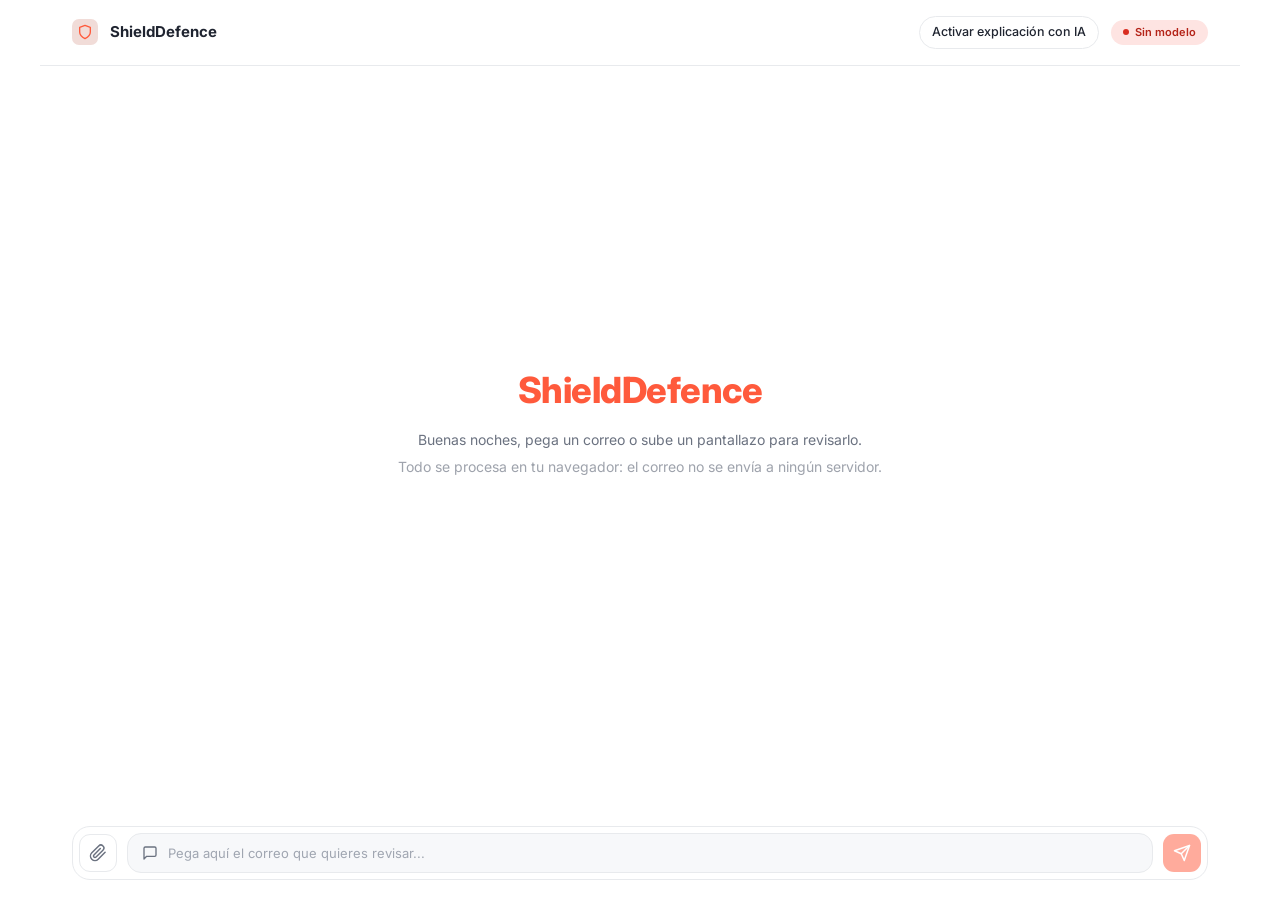
==== docs/index.html @ 859230c7 "Versión de ShieldDefence que corre completa en el navegador La BiLSTM, la limpieza del texto, las se" ====
<!DOCTYPE html>
<html lang="es">
<head>
  <meta charset="UTF-8" />
  <meta name="viewport" content="width=device-width, initial-scale=1.0" />
  <title>ShieldDefence</title>
  <link rel="preconnect" href="https://fonts.googleapis.com" />
  <link href="https://fonts.googleapis.com/css2?family=Inter:wght@400;500;600;700;800&display=swap" rel="stylesheet" />
  <link rel="stylesheet" href="styles.css" />
</head>
<body>
  <div class="app">

    <!-- Encabezado -->
    <header class="topbar">
      <div class="brand">
        <span class="brand-icon" aria-hidden="true">
          <svg width="16" height="16" viewBox="0 0 24 24" fill="none" stroke="currentColor" stroke-width="2" stroke-linecap="round" stroke-linejoin="round">
            <path d="M12 22s8-4 8-10V5l-8-3-8 3v7c0 6 8 10 8 10z"/>
          </svg>
        </span>
        <span class="brand-name">ShieldDefence</span>
      </div>
      <div class="top-actions">
        <button type="button" class="llm-toggle" id="llm-toggle" title="Descarga el LLM ajustado con LoRA (unos 400 MB, solo la primera vez) para que escriba la explicación">Activar explicación con IA</button>
        <span class="status loading" id="status"><i class="dot"></i><span id="status-text">Cargando modelo...</span></span>
      </div>
    </header>

    <!-- Zona de mensajes -->
    <main class="chat" id="chat">
      <section class="welcome" id="welcome">
        <h1>ShieldDefence</h1>
        <p id="greeting">Buena hora para empezar, ¿Qué quieres preguntar?</p>
        <p class="privacy">Todo se procesa en tu navegador: el correo no se envía a ningún servidor.</p>
      </section>
      <div class="messages" id="messages"></div>
    </main>

    <!-- Caja de entrada -->
    <footer class="composer">
      <form class="composer-box" id="form" autocomplete="off">
        <button type="button" class="attach" id="attach" aria-label="Subir pantallazo o PDF del correo" title="Subir pantallazo o PDF del correo">
          <svg width="18" height="18" viewBox="0 0 24 24" fill="none" stroke="currentColor" stroke-width="2" stroke-linecap="round" stroke-linejoin="round">
            <path d="M21.44 11.05l-9.19 9.19a6 6 0 0 1-8.49-8.49l9.19-9.19a4 4 0 0 1 5.66 5.66l-9.2 9.19a2 2 0 0 1-2.83-2.83l8.49-8.48"/>
          </svg>
        </button>
        <input type="file" id="file" accept="image/png,image/jpeg,image/webp,application/pdf" hidden />
        <div class="field">
          <svg class="field-icon" width="16" height="16" viewBox="0 0 24 24" fill="none" stroke="currentColor" stroke-width="2" stroke-linecap="round" stroke-linejoin="round" aria-hidden="true">
            <path d="M21 15a2 2 0 0 1-2 2H7l-4 4V5a2 2 0 0 1 2-2h14a2 2 0 0 1 2 2z"/>
          </svg>
          <textarea id="input" rows="1" placeholder="Pega aquí el correo que quieres revisar..." aria-label="Pega aquí el correo"></textarea>
        </div>
        <button type="submit" class="send" id="send" aria-label="Enviar" disabled>
          <svg width="18" height="18" viewBox="0 0 24 24" fill="none" stroke="currentColor" stroke-width="2" stroke-linecap="round" stroke-linejoin="round">
            <line x1="22" y1="2" x2="11" y2="13"/>
            <polygon points="22 2 15 22 11 13 2 9 22 2"/>
          </svg>
        </button>
      </form>
    </footer>

  </div>

  <script type="module" src="js/app.js"></script>
</body>
</html>
---- docs/styles.css ----
:root {
  --accent: #ff5a3c;
  --accent-dark: #e84a2d;
  --accent-soft: #fde8e3;
  --user-bubble: #ffd9d2;
  --ai-bubble: #f1f3f5;
  --text: #1f2430;
  --muted: #6b7280;
  --border: #e8eaed;
  --green-bg: #d5f5e3;
  --green: #12a150;
  --danger: #d92d20;
  --warn: #d97706;
  --ok: #12a150;
}

* { box-sizing: border-box; margin: 0; padding: 0; }

html, body { height: 100%; }

body {
  font-family: "Inter", system-ui, -apple-system, "Segoe UI", sans-serif;
  background: #fff;
  color: var(--text);
  font-size: 14px;
  line-height: 1.5;
}

.app {
  display: flex;
  flex-direction: column;
  height: 100vh;
  max-width: 1200px;
  margin: 0 auto;
  background: #fff;
}

/* ---------- Encabezado ---------- */
.topbar {
  display: flex;
  align-items: center;
  justify-content: space-between;
  padding: 16px 32px;
  border-bottom: 1px solid var(--border);
}

.brand { display: flex; align-items: center; gap: 12px; }

.brand-icon {
  width: 26px;
  height: 26px;
  display: grid;
  place-items: center;
  background: #f1dcd8;
  color: var(--accent);
  border-radius: 7px;
}

.brand-name { font-weight: 700; font-size: 15px; }

.status {
  display: inline-flex;
  align-items: center;
  gap: 6px;
  background: var(--green-bg);
  color: #0b6b36;
  font-size: 11px;
  font-weight: 600;
  padding: 4px 12px;
  border-radius: 999px;
}

.status .dot {
  width: 6px;
  height: 6px;
  border-radius: 50%;
  background: var(--green);
}

/* ---------- Chat ---------- */
.chat {
  flex: 1;
  overflow-y: auto;
  padding: 24px 32px;
  display: flex;
  flex-direction: column;
  scroll-behavior: smooth;
}

.welcome {
  margin: auto;
  text-align: center;
  padding-bottom: 40px;
}

.welcome h1 {
  font-size: 36px;
  font-weight: 800;
  color: var(--accent);
  letter-spacing: -0.5px;
  margin-bottom: 12px;
}

.welcome p { color: var(--muted); font-size: 14px; }

.welcome.hidden { display: none; }

.messages {
  display: flex;
  flex-direction: column;
  gap: 24px;
  width: 100%;
}

.msg {
  max-width: 62%;
  padding: 14px 18px;
  border-radius: 18px;
  font-size: 13.5px;
  animation: pop 0.25s ease;
}

.msg .author {
  font-weight: 700;
  font-size: 13px;
  margin-bottom: 4px;
}

.msg.user {
  align-self: flex-end;
  background: var(--user-bubble);
  border-bottom-right-radius: 6px;
  white-space: pre-wrap;
  word-break: break-word;
}

.msg.ai {
  align-self: flex-start;
  background: var(--ai-bubble);
  border-bottom-left-radius: 6px;
}

.msg.ai ul { margin: 6px 0 8px 18px; }
.msg.ai li { margin-bottom: 6px; }
.msg.ai p { margin-bottom: 4px; }
.msg.ai code {
  background: #e4e7eb;
  padding: 1px 6px;
  border-radius: 5px;
  font-size: 12.5px;
}

.verdict { font-weight: 600; margin-bottom: 4px; }
.verdict.high { color: var(--danger); }
.verdict.mid  { color: var(--warn); }
.verdict.low  { color: var(--warn); }
.verdict.safe { color: var(--ok); }

.risk-bar {
  height: 6px;
  background: #dfe3e8;
  border-radius: 999px;
  overflow: hidden;
  margin: 6px 0 10px;
}

.risk-bar span {
  display: block;
  height: 100%;
  width: 0;
  border-radius: 999px;
  transition: width 0.8s ease;
}

.risk-bar .high { background: var(--danger); }
.risk-bar .mid  { background: #f59e0b; }
.risk-bar .low  { background: #f59e0b; }
.risk-bar .safe { background: var(--ok); }

.rec-title { font-weight: 600; margin-top: 4px; }

/* Indicador "escribiendo" */
.typing { display: inline-flex; gap: 4px; padding: 6px 0 2px; }
.typing i {
  width: 6px;
  height: 6px;
  background: #9aa1ac;
  border-radius: 50%;
  animation: blink 1.2s infinite ease-in-out;
}
.typing i:nth-child(2) { animation-delay: 0.15s; }
.typing i:nth-child(3) { animation-delay: 0.3s; }

@keyframes blink {
  0%, 80%, 100% { opacity: 0.25; transform: translateY(0); }
  40% { opacity: 1; transform: translateY(-3px); }
}

@keyframes pop {
  from { opacity: 0; transform: translateY(6px); }
  to   { opacity: 1; transform: translateY(0); }
}

/* ---------- Entrada ---------- */
.composer { padding: 12px 32px 20px; }

.composer-box {
  display: flex;
  align-items: center;
  gap: 10px;
  padding: 6px;
  border: 1px solid var(--border);
  border-radius: 18px;
  background: #fff;
}

.field {
  flex: 1;
  display: flex;
  align-items: center;
  gap: 10px;
  background: #f7f8fa;
  border: 1px solid var(--border);
  border-radius: 14px;
  padding: 10px 14px;
  color: var(--muted);
}

.field:focus-within { border-color: var(--accent); }

.field textarea {
  flex: 1;
  border: none;
  outline: none;
  background: transparent;
  resize: none;
  font: inherit;
  font-size: 13px;
  color: var(--text);
  max-height: 140px;
  line-height: 1.4;
}

.field textarea::placeholder { color: #a0a6b1; }

.send {
  width: 38px;
  height: 38px;
  flex-shrink: 0;
  border: none;
  border-radius: 11px;
  background: var(--accent);
  color: #fff;
  display: grid;
  place-items: center;
  cursor: pointer;
  transition: background 0.2s, transform 0.1s, opacity 0.2s;
}

.send:hover:not(:disabled) { background: var(--accent-dark); }
.send:active:not(:disabled) { transform: scale(0.95); }
.send:disabled { opacity: 0.5; cursor: not-allowed; }

/* ---------- Responsive ---------- */
@media (max-width: 700px) {
  .topbar, .chat, .composer { padding-left: 16px; padding-right: 16px; }
  .msg { max-width: 90%; }
  .welcome h1 { font-size: 28px; }
}

/* ---------- Agregado para la versión conectada al modelo ---------- */
.attach {
  width: 38px;
  height: 38px;
  flex-shrink: 0;
  border: 1px solid var(--border);
  border-radius: 11px;
  background: #fff;
  color: var(--muted);
  display: grid;
  place-items: center;
  cursor: pointer;
  transition: color 0.2s, border-color 0.2s;
}
.attach:hover { color: var(--accent); border-color: var(--accent); }
.attach:disabled { opacity: 0.5; cursor: not-allowed; }

.msg.ai details { margin-top: 8px; font-size: 12.5px; color: var(--muted); }
.msg.ai details summary { cursor: pointer; }
.msg.ai details pre {
  white-space: pre-wrap;
  word-break: break-word;
  background: #e9ecef;
  border-radius: 8px;
  padding: 8px 10px;
  margin-top: 6px;
  max-height: 220px;
  overflow: auto;
  font: inherit;
}
.meta { margin-top: 8px; font-size: 11.5px; color: var(--muted); }
.error { color: var(--danger); }

/* ---------- Versión en el navegador ---------- */
.top-actions { display: flex; align-items: center; gap: 12px; }
.llm-toggle {
  font: inherit; font-size: 12.5px; font-weight: 500; cursor: pointer;
  border: 1px solid var(--border, #e5e7eb); background: transparent; color: inherit;
  padding: 6px 12px; border-radius: 999px; transition: background .2s, color .2s;
}
.llm-toggle:hover:not(:disabled) { background: rgba(127,127,127,.08); }
.llm-toggle:disabled { cursor: progress; opacity: .8; }
.llm-toggle.on { border-color: var(--ok, #16a34a); color: var(--ok, #16a34a); cursor: default; }
.status.loading .dot { background: #f59e0b; animation: pulse 1.2s infinite; }
.status.error .dot { background: var(--danger, #dc2626); }
@keyframes pulse { 50% { opacity: .35; } }
.privacy { font-size: 13px; opacity: .65; margin-top: 6px; }
@media (max-width: 600px) {
  .llm-toggle { font-size: 11.5px; padding: 5px 9px; max-width: 170px; }
  .status #status-text { display: none; }
}
.status.loading { background: #fef3c7; color: #92400e; }
.status.error { background: #fee4e2; color: #b42318; }
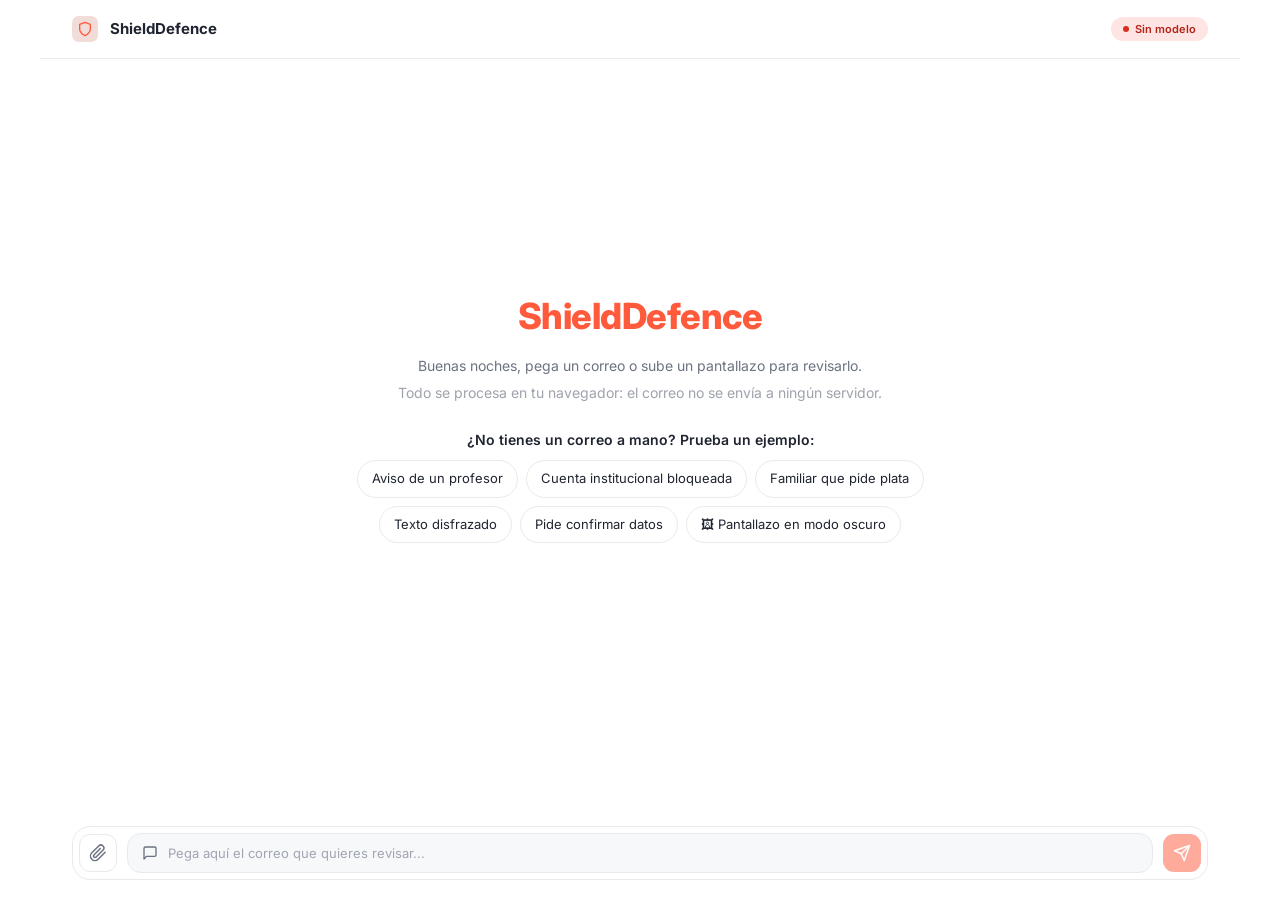
==== commit ec0f57f8: "Ejemplos para probar desde la pantalla de inicio y QR de la página Seis botones en la pantalla de in" ====
--- a/docs/index.html
+++ b/docs/index.html
@@ -33,6 +33,10 @@
         <h1>ShieldDefence</h1>
         <p id="greeting">Buena hora para empezar, ¿Qué quieres preguntar?</p>
         <p class="privacy">Todo se procesa en tu navegador: el correo no se envía a ningún servidor.</p>
+        <div class="examples">
+          <p class="examples-title">¿No tienes un correo a mano? Prueba un ejemplo:</p>
+          <div class="chips" id="examples"></div>
+        </div>
       </section>
       <div class="messages" id="messages"></div>
     </main>
--- a/docs/styles.css
+++ b/docs/styles.css
@@ -321,3 +321,29 @@
 }
 .status.loading { background: #fef3c7; color: #92400e; }
 .status.error { background: #fee4e2; color: #b42318; }
+.llm-toggle[hidden] { display: none; }
+
+/* ---------- Ejemplos para probar (pantalla de inicio) ---------- */
+.examples { margin-top: 26px; }
+.welcome p.examples-title { color: var(--text); font-weight: 600; margin-bottom: 10px; }
+.chips {
+  display: flex;
+  flex-wrap: wrap;
+  justify-content: center;
+  gap: 8px;
+  max-width: 600px;
+  margin: 0 auto;
+}
+.chip {
+  border: 1px solid var(--border);
+  background: #fff;
+  color: var(--text);
+  border-radius: 999px;
+  padding: 8px 14px;
+  font: inherit;
+  font-size: 13px;
+  cursor: pointer;
+  transition: border-color .15s, background .15s;
+}
+.chip:hover { border-color: var(--accent); background: var(--accent-soft); }
+.chip.img::before { content: "🖼 "; }
